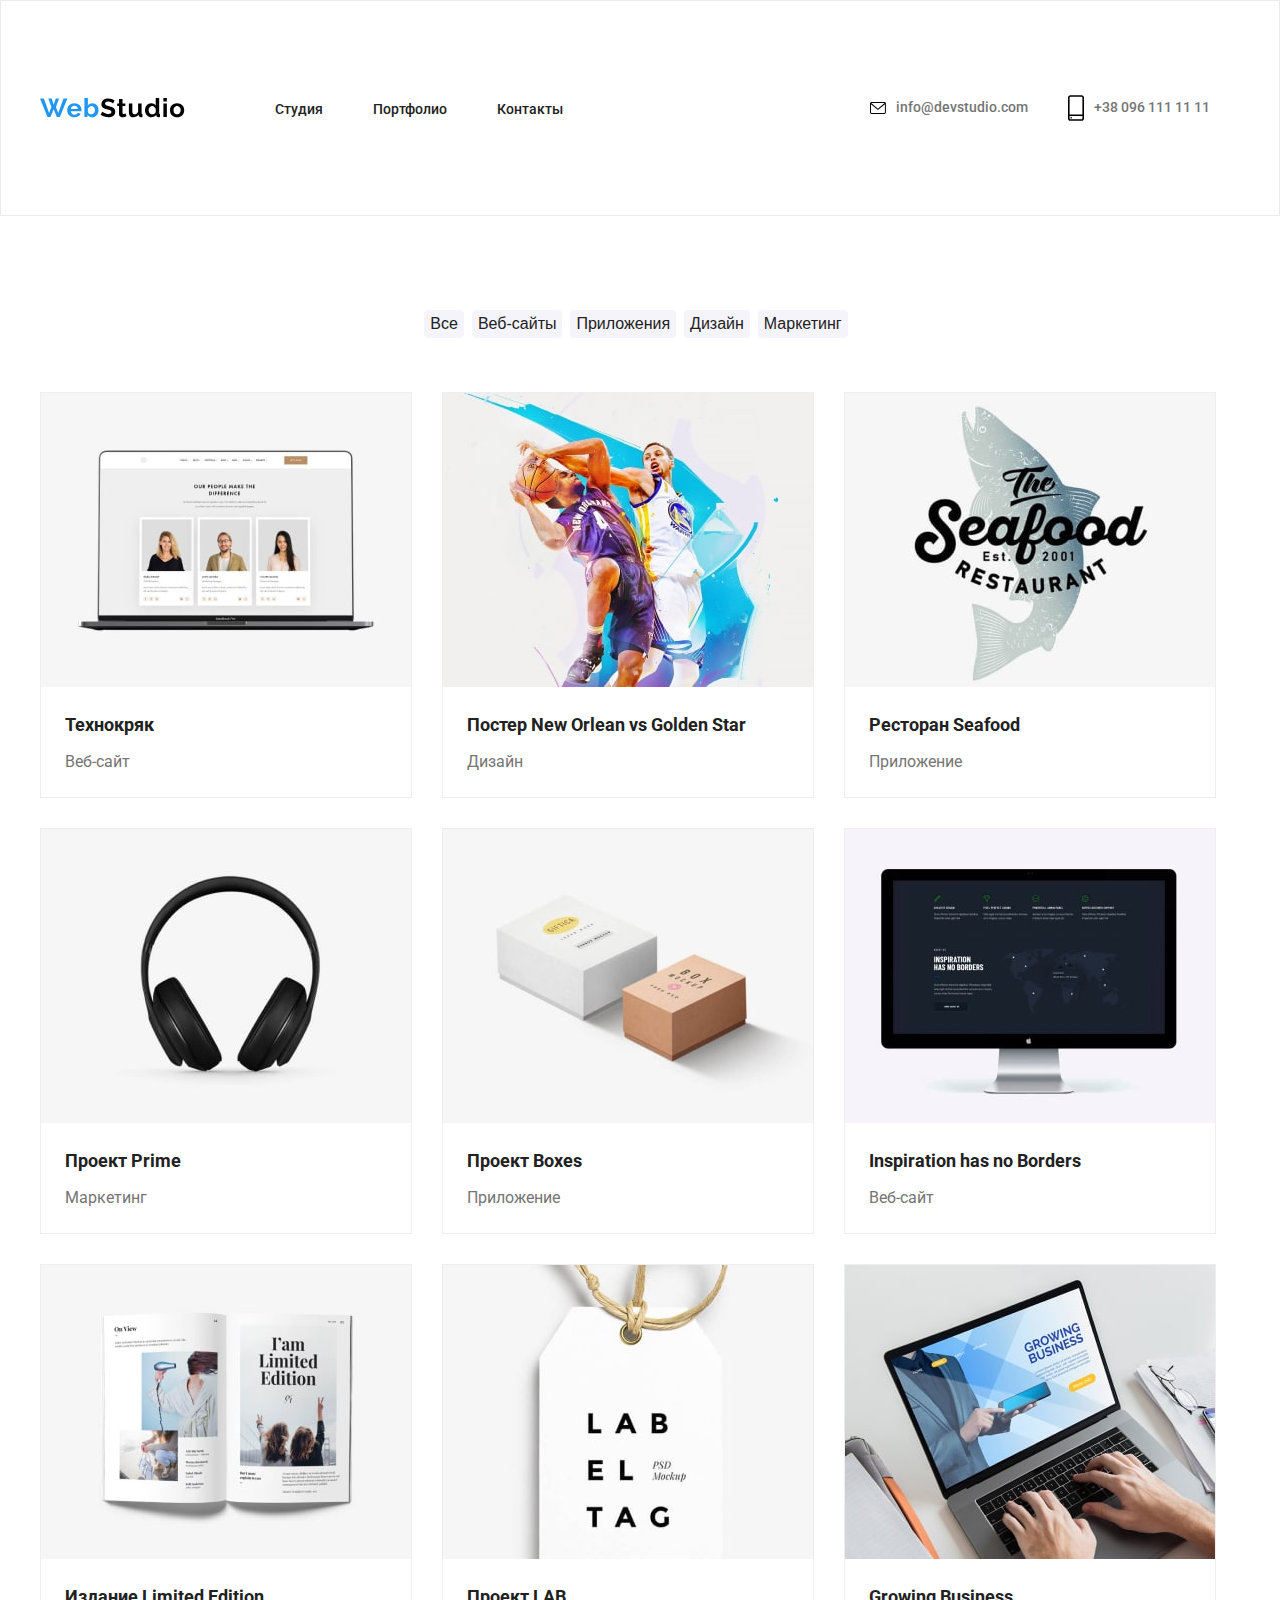
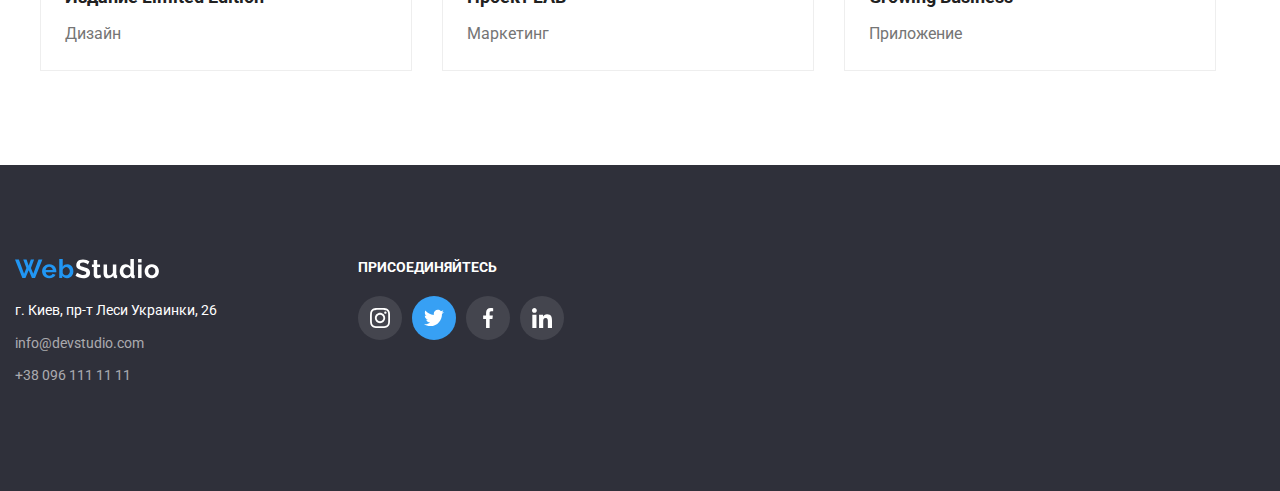
==== portfolio.html @ 352a44be "Add files via upload" ====
<head>
    <meta charset="UTF-8">
    <meta http-equiv="X-UA-Compatible" content="IE=edge">
    <meta name="viewport" content="width=device-width, initial-scale=1.0">
    <title>Document</title>
    <link rel="stylesheet" href="css/style.css">
    <link rel="preconnect" href="https://fonts.googleapis.com">
    <link rel="preconnect" href="https://fonts.gstatic.com" crossorigin>
    <link
        href="https://fonts.googleapis.com/css2?family=Raleway:wght@700&family=Roboto:wght@400;500;700;900&display=swap"
        rel="stylesheet">
    <link rel="stylesheet"
     href="https://cdnjs.cloudflare.com/ajax/libs/modern-normalize/1.0.0/modern-normalize.min.css"
        integrity="sha512-ISS7cAi1PEhQ8jnbJpJZMd29NlhNj4AWYyLOSp2CE/CsHxTCu+r+t0D2yoJudVrd0/8fTVPUVDzY5Tvli75u/g=="
        crossorigin="anonymous" />
    </head>

<body>
    <header class="header header-portfolio">
        <div class="container">
            <nav class="header-navigation ">
                <a href="" class="header-logo">
                    <img src="./images/logo.svg" alt="Лого сайта"></a>
                <ul class="header-list list">
                    <li class="header-item">
                        <a class="header-link link" href="index.html">Студия</a>
                    </li>
                    <li class="header-item">
                        <a class="header-link link" href="">Портфолио</a>
                    </li>
                    <li class="header-item">
                        <a class="header-link link" href="">Контакты</a>
                    </li>
                </ul>
            </nav>
            <ul class="header-contact list">
                <li class="header-contact-item">
                         <svg class="header-mail link" width="16" , hight="12">
                            <use href="./images/sprite.svg#icon-mail"></use>
                        </svg> 
                    </a>
                    <a class="header-mail link" href="mailto:info@devstudio.com">info@devstudio.com</a>
                </li>
                <li class="header-contact-item">
                    <svg class="header-mail link" width="16" , hight="12">
                        <use href="./images/sprite.svg#icon-smartphone"></use>
                    </svg>
                    <a class="header-tel link" href="tel:+380961111111">+38 096 111 11 11</a>
                </li>
            </ul>
        </div>
    </header>
    <section class="menu">
        <div class="container">
            <nav class="menu-navigation">
                <ul class="menu-list list">
                    <li class="menu-item">
                        <button class="menu-link link" type="button"> Все </button>
                    </li>
                    <li class="menu-item">
                        <button class="menu-link link" type="button"> Веб-сайты </button>
                    </li>
                    <li class="menu-item">
                        <button class="menu-link link" type="button"> Приложения </button>
                    </li>
                    <li class="menu-item">
                        <button class="menu-link link" type="button"> Дизайн </button>
                    </li>
                    <li class="menu-item">
                        <button class="menu-link link" type="button"> Маркетинг </button>
                    </li>
                </ul>
            </nav>
        </div>
    </section>
    <section class="gallery">
        <div class="container">
            <nav class="gallery-navigation">
                <h1 hidden> Проекты </h1>
                <ul class="gallery-list list">
                    <li class="gallery-item">
                        <img src="images/portfolio-1.jpg" alt="Веб-сайт" width="370">
                        <h2 class="gallery-name"> Технокряк </h2>
                        <p class="gallery-kind"> Веб-сайт </p>
                    </li>
                    <li class="gallery-item">
                        <img src="images/portfolio-2.jpg" alt="Дизайн" width="370">
                        <h2 class="gallery-name"> Постер New Orlean vs Golden Star </h2>
                        <p class="gallery-kind"> Дизайн </p>
                    </li>
                    <li class="gallery-item">
                        <img src="images/portfolio-3.jpg" alt="Приложение" width="370">
                        <h2 class="gallery-name"> Ресторан Seafood </h2>
                        <p class="gallery-kind"> Приложение </p>
                    </li>
                    <li class="gallery-item">
                        <img src="images/portfolio-4.jpg" alt="Маркетинг" width="370">
                        <h2 class="gallery-name"> Проект Prime </h2>
                        <p class="gallery-kind"> Маркетинг </p>
                    </li>
                    <li class="gallery-item">
                        <img src="images/portfolio-5.jpg" alt="Приложение" width="370">
                        <h2 class="gallery-name"> Проект Boxes </h2>
                        <p class="gallery-kind"> Приложение </p>
                    </li>
                    <li class="gallery-item">
                        <img src="images/portfolio-6.jpg" alt="Веб-сайт" width="370">
                        <h2 class="gallery-name"> Inspiration has no Borders </h2>
                        <p class="gallery-kind"> Веб-сайт </p>
                    </li>
                    <li class="gallery-item">
                        <img src="images/portfolio-7.jpg" alt="Дизайн" width="370">
                        <h2 class="gallery-name"> Издание Limited Edition </h2>
                        <p class="gallery-kind"> Дизайн </p>
                    </li>
                    <li class="gallery-item">
                        <img src="images/portfolio-8.jpg" alt="Маркетинг" width="370">
                        <h2 class="gallery-name"> Проект LAB </h2>
                        <p class="gallery-kind"> Маркетинг </p>
                    </li>
                    <li class="gallery-item">
                        <img src="images/portfolio-9.jpg" alt="Приложение" width="370">
                        <h2 class="gallery-name"> Growing Business </h2>
                        <p class="gallery-kind"> Приложение </p>
                    </li>
                </ul>
            </nav>
        </div>
    </section>
<footer class="contact section">
    <div class="contact-title container ">
        <a href=""><img src="images/logo2.svg" alt="Лого сайта"></a>
        <ul class="contact-list list">
            <li class="contact-item">
                <p class="contact-item-adress link"> г. Киев, пр-т Леси Украинки, 26 </p>
            </li>
            <li class="contact-item">
                <a class="contact-item-mail link" href="mailto:info@devstudio.com">info@devstudio.com</a>
            </li>
            <li class="contact-item">
                <a class="contact-item-tel link" href="tel:+380961111111">+38 096 111 11 11</a>
            </li>
        </ul>
    </div>
    <div class="container join">
        <h2 class="join-title">ПРИСОЕДИНЯЙТЕСЬ</h2>
        <ul class="join-list list">
            <li class="join-item">
                <a href="" class="join-link link">
                    <svg class="join-icon" width="20" , hight="20">
                        <use href="./images/sprite.svg#icon-inst"> </use>
                    </svg>
                </a>
            </li>
            <li class="join-item">
                <a href="" class="join-link link">
                    <svg class="join-icon" width="20" , hight="20">
                        <use href="./images/sprite.svg#icon-twit"> </use>
                    </svg>
                </a>
            </li>
            <li class="join-item">
                <a href="" class="join-link link">
                    <svg class="join-icon" width="20" , hight="20">
                        <use href="./images/sprite.svg#icon-fac"> </use>
                    </svg>
                </a>
            </li>
            <li class="join-item">
                <a href="" class="join-link link">
                    <svg class="join-icon" width="20" , hight="20">
                        <use href="./images/sprite.svg#icon-link"> </use>
                    </svg>
                </a>
            </li>
        </ul>

    </div>
</footer>
</body>

</html>
---- css/style.css ----
:root {
  --main-title-color: #757575;
  --secondary-title-color: #000000;
  --main-text-color: #212121;
  --secondary-text-color: #ffffff;
  --accent-color: #2196f3;
}
/*-----HEADER------*/
body {
  font-family: Roboto, Raleway;
  margin: 0;
}

p,
h1,
h2,
h3,
h4,
h5,
h6 {
  margin-top: 0;
  margin-bottom: 0;
}
ul {
  margin-top: 0;
  margin-bottom: 0;
  padding-left: 0;
}
.list {
  list-style: none;
}
.link {
  text-decoration: none;
}
.section {
  padding-top: 94px;
  padding-bottom: 94px;
}
.header {
  padding-bottom: 32px;
  padding-top: 32px;
}
.container {
  width: 1200px;
  padding-left: 15px;
  padding-right: 15px;
  margin: 0 auto;
}
.header .container {
  display: flex;
}
.header-logo {
  margin-right: 90px;
}
.header-navigation {
  display: flex;
  align-items: center;
}
.header-list {
  display: flex;
}
.header-item:not(:last-child) {
  margin-right: 50px;
}
.header-contact-item {
  margin-right: 30px;
}
.header-contact {
  display: flex;
  margin-left: auto;
}
.header-link {
  font-weight: 500;
  font-size: 14px;
  line-height: 1.12;
  letter-spacing: 2%;
  color: var(--main-text-color);
}
.header-item :hover,
.header-item :focus {
  color: var(--accent-color);
}
.header-mail {
  margin-right: 10px;
  font-weight: 500;
  font-size: 14px;
  line-height: 1.12;
  letter-spacing: 2%;
  color: var(--main-title-color);
}
.header-tel {
  font-weight: 500;
  font-size: 14px;
  line-height: 1.12;
  letter-spacing: 2%;
  color: var(--main-title-color);
}
.header-contact-item {
  display: flex;
  align-items: center;
}
.header-contact :hover,
.header-contact :focus {
  color: var(--accent-color);
}
.header-mail: {
  caret-color: auto;
}

/*----HERO-title----*/
.hero-one {
  padding-top: 200px;
  padding-bottom: 200px;
  background-image: linear-gradient(
      rgba(47, 48, 58, 0.4),
      rgba(47, 48, 58, 0.4)
    ),
    url(../images/hero/hero-bg.jpg);
  background-repeat: no-repeat;
  background-position: center;
  background-size: cover;
}
.hero {
  display: flex;
  padding-top: 94px;
}
.hero-one-title {
  font-weight: 900;
  font-size: 44px;
  line-height: 1.4;
  text-align: center;
  text-transform: uppercase;
  letter-spacing: 6%;
  color: var(--secondary-text-color);
  margin-bottom: 30px;
}
.hero-one {
  background-color: #2f303a;
}
.hero-one-main-button {
  width: 200px;
  height: 50px;
  font-weight: 700;
  font-size: 16px;
  line-height: 1.9;
  letter-spacing: 6%;
  color: var(--secondary-text-color);
  background-color: var(--accent-color);
  border: 700px;
  border-radius: 4px;
  display: block;
  margin: 0 auto;
}
/*--------HERO------*/
.hero-list {
  display: flex;
}
.hero-logo {
  background-color: #f5f4fa;
}
.hero-item {
  min-width: 270px;
  margin-right: 30px;
}
.hero-item-title {
  font-weight: 700;
  font-size: 14px;
  line-height: 1.4;
  text-transform: uppercase;
  letter-spacing: 3%;
  margin-top: 30px;
  margin-bottom: 10px;
  color: var(--main-text-color);
}
.hero-item-text {
  font-weight: 400;
  font-size: 14px;
  line-height: 1.7;
  letter-spacing: 3%;
  color: var(--main-title-color);
}

/*-----ABOUT-----*/

.list {
  list-style-type: style none;
}
.about-list {
  display: flex;
}
.about-item {
  margin-right: 30px;
}
.about-name {
  font-weight: 700;
  font-size: 36px;
  line-height: 1.2;
  letter-spacing: 3%;
  margin-bottom: 50px;
  text-align: center;
  color: var(--main-text-color);
}

/*---------TEAM---------*/

.team {
  background-color: #f5f4fa;
}
.team-title {
  font-weight: 700;
  font-size: 36px;
  line-height: 1.2;
  letter-spacing: 3%;
  margin-bottom: 50px;
  text-align: center;
  color: var(--main-text-color);
}
.team-list {
  display: flex;
}
.team-item {
  margin-right: 30px;
  border: 1px;
  background-color: #ffffff;
  text-align: center;
  box-shadow: 1px 2px 1px 0px rgba(0, 0, 0, 0.2);
  border-radius: 4px;
}
.team-name {
  margin-top: 30px;
  margin-bottom: 10px;
  font-weight: 500;
  font-size: 16px;
  line-height: 1.9;
  letter-spacing: 3%;
  color: var(--main-text-color);
}
.team-work {
  margin-bottom: 30px;
  font-weight: 400;
  font-size: 16px;
  line-height: 1.9;
  letter-spacing: 3%;
  color: var(--main-title-color);
  margin-bottom: 16px;
}
.socials-list {
  display: flex;
  justify-content: center;
  margin-bottom: 30px;
}
.socials-item {
  width: 44px;
  height: 44px;
}
.socials-item :not(:last child) {
  margin-right: 10px;
}
.socials-link {
  width: 100%;
  height: 100%;
  display: flex;
  align-items: center;
  justify-content: center;
  border-radius: 50%;
  background-color: #ffffff;
}
.socials-link:hover,
.socials-link:focus {
  background-color: var(--accent-color);
}

.socials-link:hover .socials-icon,
.socials-link:focus .socials-icon {
  fill: var(--secondary-text-color);
}

/*---------clients---------*/

.clients-title {
  font-weight: 700;
  font-size: 36px;
  line-height: 1.2;
  letter-spacing: 3%;
  margin-bottom: 50px;
  text-align: center;
  color: var(--main-text-color);
}

.clients-list {
  display: flex;
  align-items: center;
}

.clients-item {
  width: 170px;
  height: 92px;
  margin-right: 30px;
  display: flex;
  justify-content: center;
  align-items: center;
  border: 1px solid #eeeeee;
}

.client-icon {
  border: 1px, solid #afb1b8;
  border-radius: 2%;
}

.clients-item:hover .clients-link,
.clients-item:focus .clients-link {
  fill: var(--accent-color);
  border: var(--accent-color);
}

/*-------footer-------*/
.contact {
  display: flex;
  background-color: #2f303a;
}
.contact-title {
  width: 321px;
  margin-right: 70px;
}
.contact-list {
  margin-top: 20px;
}
.contact-item {
  margin-bottom: 9px;
}
.contact-item-adress {
  font-weight: 400;
  font-size: 14px;
  line-height: 1.7;
  letter-spacing: 3%;
  color: var(--secondary-text-color);
}
.contact-item-mail {
  font-weight: 400;
  font-size: 14px;
  line-height: 1.7;
  letter-spacing: 3%;
  color: rgba(255, 255, 255, 0.6);
}
.contact-item-tel {
  font-weight: 400;
  font-size: 14px;
  line-height: 1.7;
  letter-spacing: 3%;
  color: rgba(255, 255, 255, 0.6);
}

/*---join----*/
.join {
  display: flex;
  display: block;
}

.join-title {
  font-weight: 700;
  font-size: 14px;
  line-height: 1.2;
  letter-spacing: 3%;
  margin-bottom: 20px;
  align-items: center;
  color: var(--secondary-text-color);
}

.join-list {
  display: flex;
  align-items: center;
}
.join-item {
  width: 44px;
  height: 44px;
  margin-right: 10px;
}

.join-link {
  width: 100%;
  height: 100%;
  display: flex;
  justify-content: center;
  border-radius: 50%;
  background-color: rgba(255, 255, 255, 0.1);
}

.join-list :nth-last-child(4n-1) {
  border-radius: 50%;
  background-color: var(--accent-color);
}

/*-------------PORTFOLIO--------*/
.header-portfolio {
  border: 1px solid #ececec;
}
.menu-list {
  padding-top: 94px;
  padding-bottom: 20px;
  display: flex;
  margin-bottom: 34px;
  justify-content: center;
}
.menu-link {
  font-weight: 500;
  font-size: 16px;
  line-height: 1.6;
  letter-spacing: 3%;
  padding: 6, 22;
  border: none;
  border-radius: 4px;
  margin-right: 8px;
  color: var(--main-text-color);
  background-color: #f5f4fa;
  box-shadow: 0 0 0 0, 2px;
}

.menu-item :hover,
.menu-item :focus {
  color: var(--secondary-text-color);
  background-color: var(--accent-color);
}
.gallery {
  padding-bottom: 94px;
}
.gallery-list {
  display: flex;
  flex-wrap: wrap;
  margin-left: -30px;
  margin-top: -30px;
}
.gallery-item {
  width: 370px;
  flex-basis: ((100% - 3 * 30px)/3);
  margin-left: 30px;
  margin-top: 30px;
  border: 1px solid #eeeeee;
}
.gallery-item :hover,
.gallery-item :focus {
  box-shadow: 1px 4px 6px 0 rgba(0, 0, 0, 0.6);
}

.gallery-name {
  margin-left: 24px;
  margin-top: 20px;
  margin-bottom: 4px;
  font-weight: 700;
  font-size: 18px;
  line-height: 2;
  letter-spacing: 6%;
  color: var(--main-text-color);
}
.gallery-kind {
  margin-left: 24px;
  margin-bottom: 20px;
  font-weight: 400;
  font-size: 16px;
  line-height: 1.9;
  letter-spacing: 3%;
  color: var(--main-title-color);
}
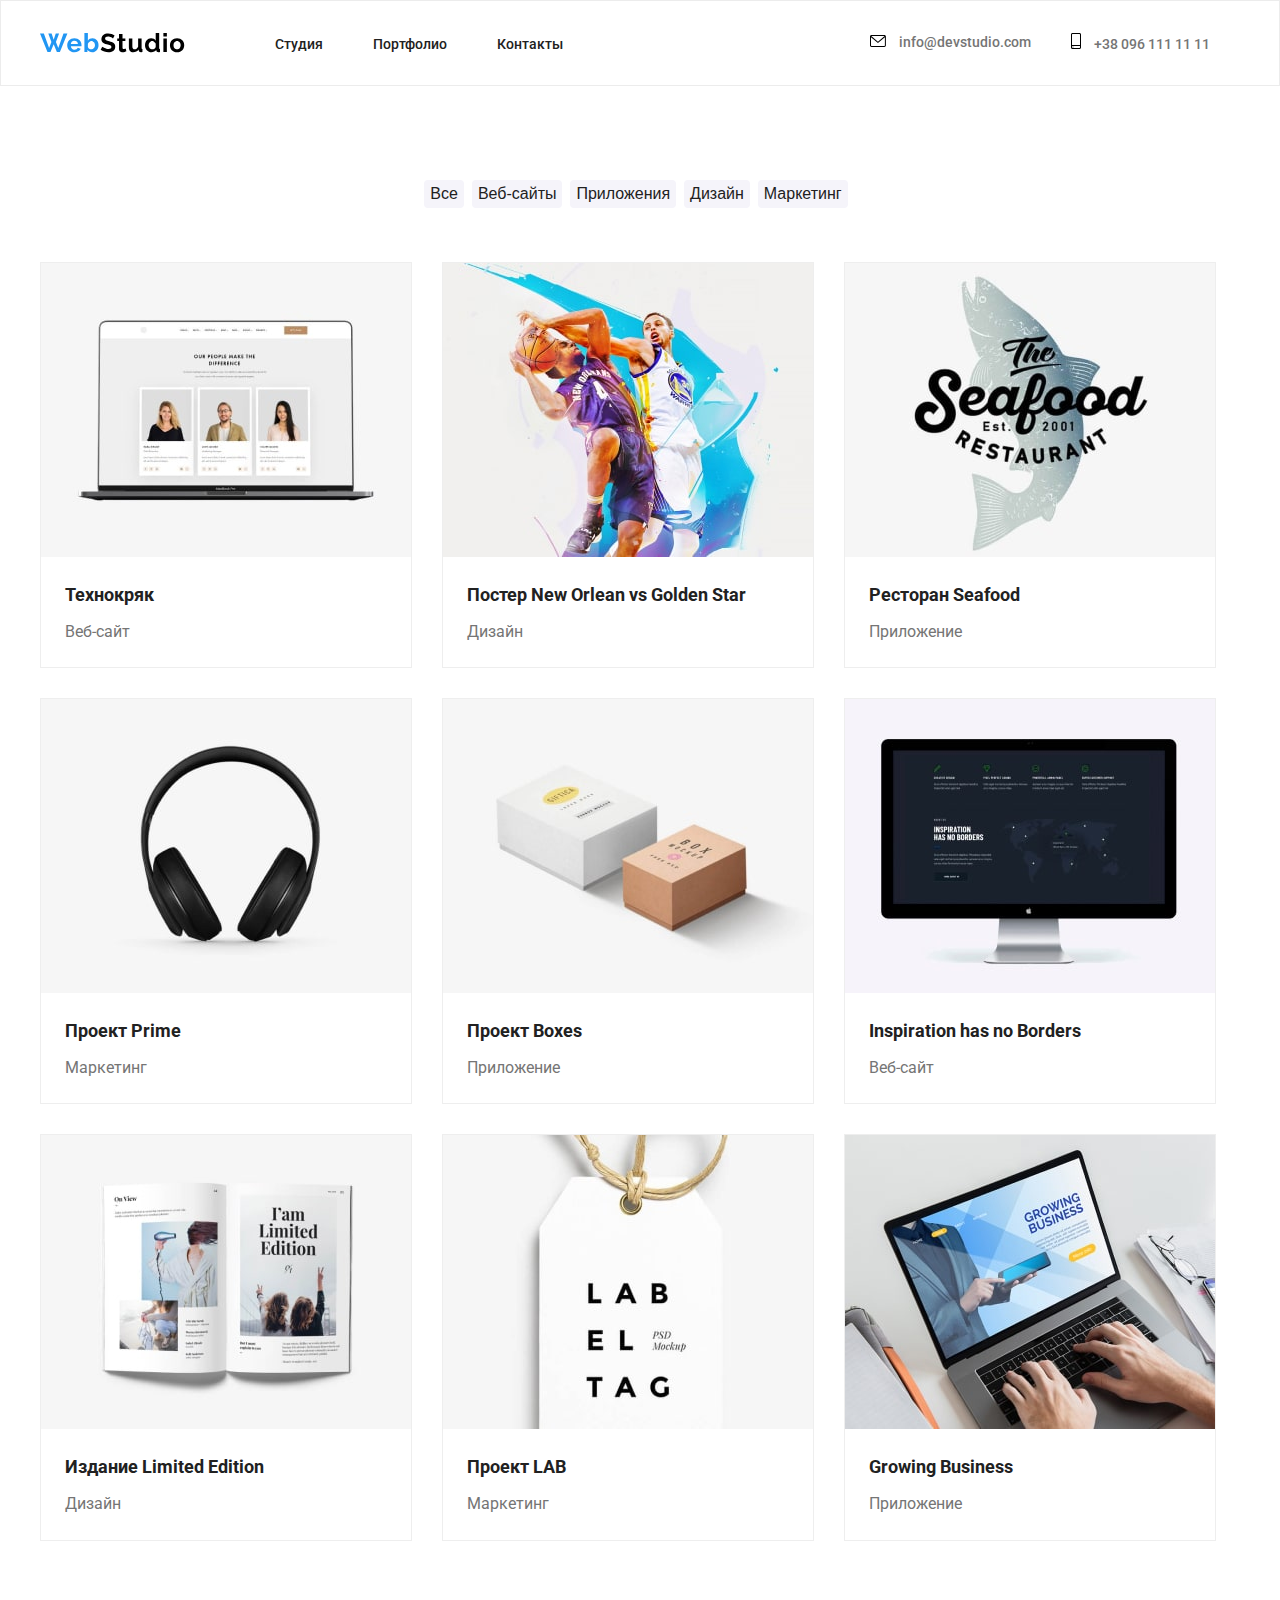
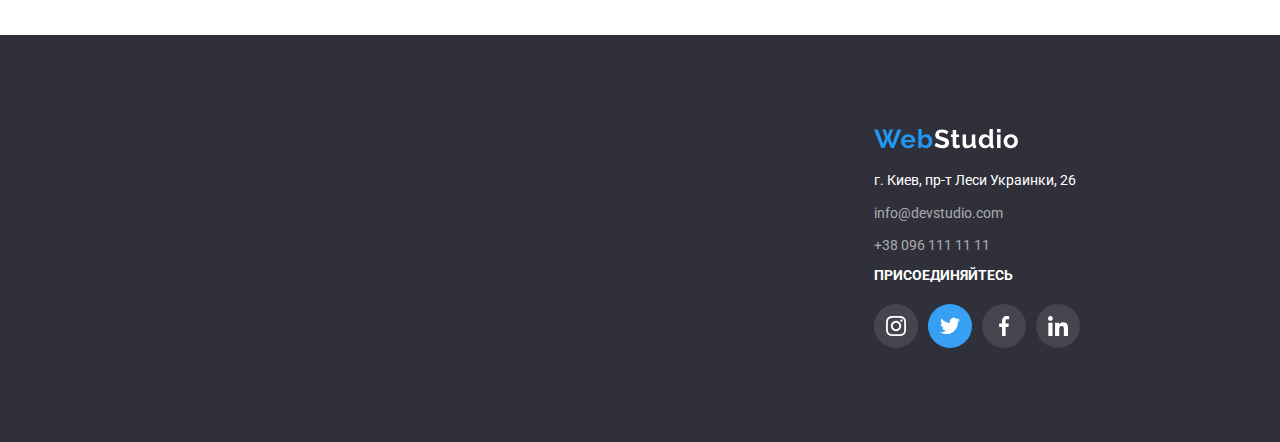
==== commit 5408c31e: "Update portfolio.html" ====
--- a/portfolio.html
+++ b/portfolio.html
@@ -35,17 +35,18 @@
             </nav>
             <ul class="header-contact list">
                 <li class="header-contact-item">
-                         <svg class="header-mail link" width="16" , hight="12">
+                         <a class="header-mail link" href="mailto:info@devstudio.com">
+                            <svg class="header-mail link" width="16" height="12">
                             <use href="./images/sprite.svg#icon-mail"></use>
-                        </svg> 
-                    </a>
-                    <a class="header-mail link" href="mailto:info@devstudio.com">info@devstudio.com</a>
+                            </svg>
+                        info@devstudio.com</a>
                 </li>
                 <li class="header-contact-item">
-                    <svg class="header-mail link" width="16" , hight="12">
-                        <use href="./images/sprite.svg#icon-smartphone"></use>
-                    </svg>
-                    <a class="header-tel link" href="tel:+380961111111">+38 096 111 11 11</a>
+                    <a class="header-tel link" href="tel:+380961111111">
+                            <svg class="header-mail link" width="10" height="16">
+                                <use href="./images/sprite.svg#icon-smartphone"></use>
+                            </svg>
+                        +38 096 111 11 11</a>
                 </li>
             </ul>
         </div>
@@ -129,52 +130,53 @@
     </section>
 <footer class="contact section">
     <div class="contact-title container ">
-        <a href=""><img src="images/logo2.svg" alt="Лого сайта"></a>
-        <ul class="contact-list list">
-            <li class="contact-item">
-                <p class="contact-item-adress link"> г. Киев, пр-т Леси Украинки, 26 </p>
-            </li>
-            <li class="contact-item">
-                <a class="contact-item-mail link" href="mailto:info@devstudio.com">info@devstudio.com</a>
-            </li>
-            <li class="contact-item">
-                <a class="contact-item-tel link" href="tel:+380961111111">+38 096 111 11 11</a>
-            </li>
-        </ul>
-    </div>
-    <div class="container join">
-        <h2 class="join-title">ПРИСОЕДИНЯЙТЕСЬ</h2>
-        <ul class="join-list list">
-            <li class="join-item">
-                <a href="" class="join-link link">
-                    <svg class="join-icon" width="20" , hight="20">
-                        <use href="./images/sprite.svg#icon-inst"> </use>
-                    </svg>
-                </a>
-            </li>
-            <li class="join-item">
-                <a href="" class="join-link link">
-                    <svg class="join-icon" width="20" , hight="20">
-                        <use href="./images/sprite.svg#icon-twit"> </use>
-                    </svg>
-                </a>
-            </li>
-            <li class="join-item">
-                <a href="" class="join-link link">
-                    <svg class="join-icon" width="20" , hight="20">
-                        <use href="./images/sprite.svg#icon-fac"> </use>
-                    </svg>
-                </a>
-            </li>
-            <li class="join-item">
-                <a href="" class="join-link link">
-                    <svg class="join-icon" width="20" , hight="20">
-                        <use href="./images/sprite.svg#icon-link"> </use>
-                    </svg>
-                </a>
-            </li>
-        </ul>
-
+        <div class="contacts">
+            <a href=""><img src="images/logo2.svg" alt="Лого сайта"></a>
+            <ul class="contact-list list">
+                <li class="contact-item">
+                    <p class="contact-item-adress link"> г. Киев, пр-т Леси Украинки, 26 </p>
+                </li>
+                <li class="contact-item">
+                    <a class="contact-item-mail link" href="mailto:info@devstudio.com">info@devstudio.com</a>
+                </li>
+                <li class="contact-item">
+                    <a class="contact-item-tel link" href="tel:+380961111111">+38 096 111 11 11</a>
+                </li>
+            </ul>
+        </div>
+        <div class="join">
+            <h2 class="join-title">ПРИСОЕДИНЯЙТЕСЬ</h2>
+            <ul class="join-list list">
+                <li class="join-item">
+                    <a href="" class="join-link link">
+                        <svg class="join-icon" width="20" , hight="20">
+                            <use href="./images/sprite.svg#icon-inst"> </use>
+                        </svg>
+                    </a>
+                </li>
+                <li class="join-item">
+                    <a href="" class="join-link link">
+                        <svg class="join-icon" width="20" , hight="20">
+                            <use href="./images/sprite.svg#icon-twit"> </use>
+                        </svg>
+                    </a>
+                </li>
+                <li class="join-item">
+                    <a href="" class="join-link link">
+                        <svg class="join-icon" width="20" , hight="20">
+                            <use href="./images/sprite.svg#icon-fac"> </use>
+                        </svg>
+                    </a>
+                </li>
+                <li class="join-item">
+                    <a href="" class="join-link link">
+                        <svg class="join-icon" width="20" , hight="20">
+                            <use href="./images/sprite.svg#icon-link"> </use>
+                        </svg>
+                    </a>
+                </li>
+            </ul>
+        </div>
     </div>
 </footer>
 </body>
--- a/css/style.css
+++ b/css/style.css
@@ -406,7 +406,7 @@
   font-size: 16px;
   line-height: 1.6;
   letter-spacing: 3%;
-  padding: 6, 22;
+  padding: 6px , 22px;
   border: none;
   border-radius: 4px;
   margin-right: 8px;
